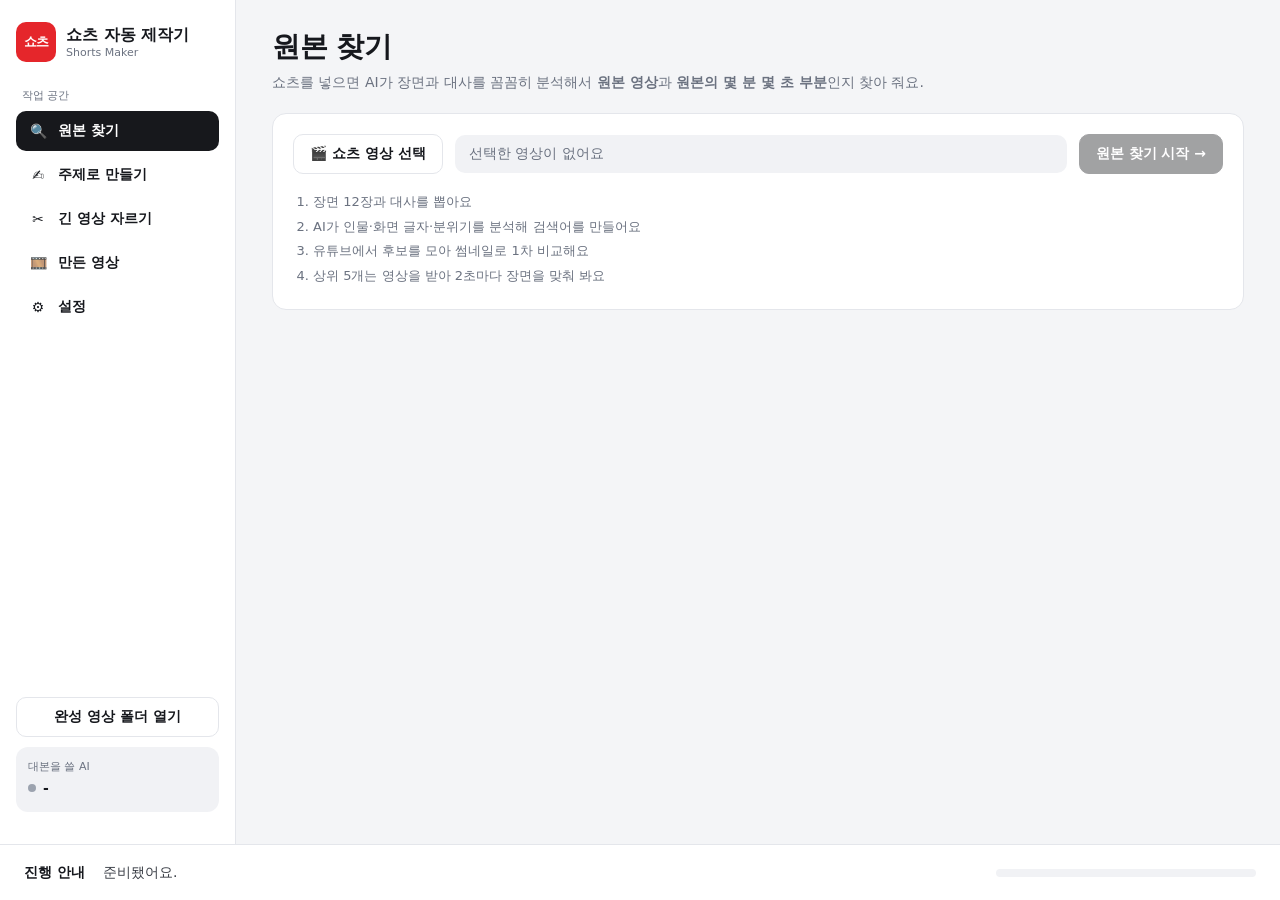
==== shorts-maker/ui/index.html @ 40d1739f "프로그램 창으로 전환 + 원본 찾기 기능 추가 (v0.3.0) - 인터넷 창(Gradio) 대신 pywebview로 프로그램 자체 창을 띄움, 검은 창 없음 - 왼쪽 메뉴/카드/아" ====
<!doctype html>
<html lang="ko">
<head>
  <meta charset="utf-8">
  <meta name="viewport" content="width=device-width, initial-scale=1">
  <title>쇼츠 자동 제작기</title>
  <link rel="stylesheet" href="style.css">
</head>
<body>
<div class="app">
  <!-- 왼쪽 메뉴 -->
  <aside class="sidebar">
    <div class="brand">
      <div class="logo">쇼츠</div>
      <div>
        <div class="brand-name">쇼츠 자동 제작기</div>
        <div class="brand-sub">Shorts Maker</div>
      </div>
    </div>

    <div class="nav-label">작업 공간</div>
    <nav class="nav">
      <button class="nav-item active" data-page="find"><span class="ico">🔍</span>원본 찾기</button>
      <button class="nav-item" data-page="topic"><span class="ico">✍️</span>주제로 만들기</button>
      <button class="nav-item" data-page="clips"><span class="ico">✂️</span>긴 영상 자르기</button>
      <button class="nav-item" data-page="library"><span class="ico">🎞️</span>만든 영상</button>
      <button class="nav-item" data-page="settings"><span class="ico">⚙️</span>설정</button>
    </nav>

    <div class="side-bottom">
      <button class="btn side-btn" id="btnOpenOutput">완성 영상 폴더 열기</button>
      <div class="side-card">
        <div class="side-card-label">대본을 쓸 AI</div>
        <div class="ai-pill" id="aiPill"><span class="dot"></span><span id="aiName">-</span></div>
        <div class="side-card-msg" id="aiMsg"></div>
      </div>
      <div class="version" id="version"></div>
    </div>
  </aside>

  <!-- 오른쪽 내용 -->
  <main class="main">
    <!-- 🔍 원본 찾기 -->
    <section class="page active" id="page-find">
      <header class="page-head">
        <div>
          <h1>원본 찾기</h1>
          <p>쇼츠를 넣으면 AI가 장면과 대사를 꼼꼼히 분석해서 <b>원본 영상</b>과 <b>원본의 몇 분 몇 초 부분</b>인지 찾아 줘요.</p>
        </div>
      </header>

      <div class="card">
        <div class="pick-row">
          <button class="btn" id="findPick">🎬 쇼츠 영상 선택</button>
          <div class="pick-name" id="findFile">선택한 영상이 없어요</div>
          <button class="btn primary" id="findStart" disabled>원본 찾기 시작 →</button>
        </div>
        <ol class="steps">
          <li>장면 12장과 대사를 뽑아요</li>
          <li>AI가 인물·화면 글자·분위기를 분석해 검색어를 만들어요</li>
          <li>유튜브에서 후보를 모아 썸네일로 1차 비교해요</li>
          <li>상위 5개는 영상을 받아 2초마다 장면을 맞춰 봐요</li>
        </ol>
      </div>

      <div id="findResult" class="hidden">
        <div class="card">
          <div class="card-title">AI 분석 결과</div>
          <p class="summary" id="anaSummary"></p>
          <div class="kv" id="anaKv"></div>
          <div class="chips" id="anaQueries"></div>
        </div>
        <div class="section-title">원본 후보 <span class="muted" id="candCount"></span></div>
        <div class="cand-list" id="candList"></div>
        <p class="notice">⚠️ 다른 사람의 영상을 다시 올리면 저작권 문제가 생길 수 있어요. 원본 채널의 허락을 받았거나 사용이 허용된 영상만 쓰세요.</p>
      </div>
    </section>

    <!-- ✍️ 주제로 만들기 -->
    <section class="page" id="page-topic">
      <header class="page-head">
        <div>
          <h1>주제로 만들기</h1>
          <p>주제를 적으면 AI가 대본을 쓰고, 목소리·배경·자막을 붙여 쇼츠를 완성해요.</p>
        </div>
      </header>
      <div class="card">
        <label class="field">
          <span>① 주제</span>
          <input id="topicInput" placeholder="예: 고양이가 상자를 좋아하는 이유">
        </label>
        <div class="row">
          <label class="field small">
            <span>영상 길이</span>
            <select id="topicSeconds">
              <option value="30">30초</option>
              <option value="45" selected>45초</option>
              <option value="60">60초</option>
            </select>
          </label>
          <button class="btn primary" id="topicScriptBtn">② 대본 만들기</button>
        </div>
      </div>
      <div class="card">
        <label class="field">
          <span>제목 (화면 위에 나와요, 고쳐도 돼요)</span>
          <input id="topicTitle">
        </label>
        <label class="field">
          <span>대본 (한 줄 = 한 장면, 마음대로 고쳐도 돼요)</span>
          <textarea id="topicScript" rows="8"></textarea>
        </label>
        <button class="btn primary" id="topicMakeBtn">③ 영상 만들기</button>
      </div>
      <div id="topicResult"></div>
    </section>

    <!-- ✂️ 긴 영상 자르기 -->
    <section class="page" id="page-clips">
      <header class="page-head">
        <div>
          <h1>긴 영상 자르기</h1>
          <p>긴 영상을 넣으면 AI가 재밌는 부분을 골라 세로 쇼츠 여러 개로 만들어요.</p>
        </div>
      </header>
      <div class="card">
        <div class="pick-row">
          <button class="btn" id="clipsPick">🎬 긴 영상 선택</button>
          <div class="pick-name" id="clipsFile">선택한 영상이 없어요</div>
        </div>
        <div class="row">
          <label class="field small">
            <span>몇 개 만들까요?</span>
            <select id="clipsCount">
              <option>1</option><option>2</option><option selected>3</option><option>4</option><option>5</option>
            </select>
          </label>
          <button class="btn primary" id="clipsStart" disabled>쇼츠 만들기 →</button>
        </div>
        <p class="hint">1시간짜리 영상이면 10~20분쯤 걸려요. 처음 한 번은 음성 인식 AI를 내려받느라 더 걸려요.</p>
      </div>
      <div id="clipsResult"></div>
    </section>

    <!-- 🎞️ 만든 영상 -->
    <section class="page" id="page-library">
      <header class="page-head">
        <div>
          <h1>만든 영상</h1>
          <p>완성 영상 폴더에 있는 영상이에요. 누르면 기본 동영상 플레이어로 열려요.</p>
        </div>
        <button class="btn" id="libRefresh">↻ 새로고침</button>
      </header>
      <div class="lib-list" id="libList"></div>
    </section>

    <!-- ⚙️ 설정 -->
    <section class="page" id="page-settings">
      <header class="page-head">
        <div>
          <h1>설정</h1>
          <p>바꾼 뒤에는 맨 아래 <b>설정 저장</b>을 눌러 주세요.</p>
        </div>
      </header>

      <div class="card">
        <div class="card-title">대본을 쓸 AI</div>
        <div class="provider-grid" id="providerGrid"></div>
      </div>

      <div class="card">
        <div class="card-title">AI 키와 모델</div>
        <details>
          <summary>🏠 내 컴퓨터 AI (무료)</summary>
          <label class="field"><span>모델 이름 (Ollama)</span><input data-key="ollama_model"></label>
        </details>
        <details>
          <summary>💳 Claude</summary>
          <p class="hint">console.anthropic.com 에서 가입 → API Keys → Create Key</p>
          <label class="field"><span>Claude 키</span><input type="password" data-key="claude_key"></label>
          <label class="field"><span>모델 이름</span><input data-key="claude_model"></label>
        </details>
        <details>
          <summary>💳 ChatGPT</summary>
          <p class="hint">platform.openai.com/api-keys 에서 가입 → Create new secret key</p>
          <label class="field"><span>ChatGPT 키</span><input type="password" data-key="openai_key"></label>
          <label class="field"><span>모델 이름</span><input data-key="openai_model"></label>
        </details>
        <details>
          <summary>💳 Gemini</summary>
          <p class="hint">aistudio.google.com/apikey 에서 구글 계정으로 로그인 → Create API key</p>
          <label class="field"><span>Gemini 키</span><input type="password" data-key="gemini_key"></label>
          <label class="field"><span>모델 이름</span><input data-key="gemini_model"></label>
        </details>
      </div>

      <div class="card">
        <div class="card-title">목소리와 배경</div>
        <div class="row">
          <label class="field"><span>목소리</span><select data-key="voice" id="voiceSelect"></select></label>
          <label class="field small"><span>말하는 속도</span><input data-key="voice_rate" placeholder="+10%"></label>
        </div>
        <label class="field">
          <span>Pexels 키 (없으면 단색 배경, pexels.com/api 에서 무료 발급)</span>
          <input type="password" data-key="pexels_key">
        </label>
      </div>

      <div class="card">
        <div class="card-title">저장 위치</div>
        <div class="row">
          <label class="field"><span>완성 영상 폴더</span><input data-key="output_dir"></label>
          <button class="btn" id="pickOutput">폴더 고르기</button>
        </div>
      </div>

      <button class="btn primary wide" id="saveSettings">💾 설정 저장</button>
    </section>
  </main>
</div>

<!-- 아래 진행 안내 -->
<footer class="statusbar">
  <div class="status-label">진행 안내</div>
  <div class="status-msg" id="statusMsg">준비됐어요.</div>
  <div class="progress"><div class="progress-bar" id="progressBar"></div></div>
</footer>

<div class="toast hidden" id="toast"></div>

<script src="app.js"></script>
</body>
</html>
---- shorts-maker/ui/style.css ----
:root {
  --bg: #f4f5f7;
  --panel: #ffffff;
  --line: #e4e6eb;
  --text: #16181d;
  --muted: #6b7280;
  --soft: #f1f2f5;
  --accent: #e5262b;
  --dark: #17181c;
  --good: #14905a;
  --warn: #c27c0e;
  --bad: #9ca3af;
  --radius: 14px;
}

* { box-sizing: border-box; margin: 0; padding: 0; }
html, body { height: 100%; }
body {
  font-family: "Pretendard", "Malgun Gothic", "Apple SD Gothic Neo", "Noto Sans KR", system-ui, sans-serif;
  background: var(--bg);
  color: var(--text);
  font-size: 14px;
  overflow: hidden;
}
button, input, select, textarea { font: inherit; color: inherit; }
.hidden { display: none !important; }
.muted { color: var(--muted); font-weight: 400; }

.app { display: flex; height: calc(100vh - 56px); }

/* ---------- 왼쪽 메뉴 ---------- */
.sidebar {
  width: 236px; flex-shrink: 0;
  background: var(--panel); border-right: 1px solid var(--line);
  display: flex; flex-direction: column; padding: 22px 16px;
}
.brand { display: flex; align-items: center; gap: 10px; margin-bottom: 26px; }
.logo {
  width: 40px; height: 40px; border-radius: 10px; background: var(--accent); color: #fff;
  display: grid; place-items: center; font-weight: 800; font-size: 13px; letter-spacing: -0.5px;
}
.brand-name { font-weight: 800; font-size: 16px; }
.brand-sub { color: var(--muted); font-size: 11px; }
.nav-label { color: var(--muted); font-size: 11px; margin: 0 6px 8px; }
.nav { display: flex; flex-direction: column; gap: 4px; }
.nav-item {
  display: flex; align-items: center; gap: 10px; text-align: left;
  padding: 11px 12px; border: 0; border-radius: 10px; background: none; cursor: pointer; font-weight: 600;
}
.nav-item:hover { background: var(--soft); }
.nav-item.active { background: var(--dark); color: #fff; }
.ico { width: 20px; text-align: center; }
.side-bottom { margin-top: auto; display: flex; flex-direction: column; gap: 10px; }
.side-btn { width: 100%; }
.side-card { background: var(--soft); border-radius: 12px; padding: 12px; }
.side-card-label { color: var(--muted); font-size: 11px; margin-bottom: 6px; }
.ai-pill { display: flex; align-items: center; gap: 7px; font-weight: 700; }
.dot { width: 8px; height: 8px; border-radius: 50%; background: var(--bad); flex-shrink: 0; }
.ai-pill.ok .dot { background: var(--good); }
.ai-pill.no .dot { background: var(--accent); }
.side-card-msg { color: var(--muted); font-size: 11px; margin-top: 4px; line-height: 1.4; }
.version { color: var(--muted); font-size: 11px; padding-left: 4px; }

/* ---------- 내용 ---------- */
.main { flex: 1; overflow-y: auto; padding: 28px 36px 40px; }
.page { display: none; max-width: 980px; }
.page.active { display: block; }
.page-head { display: flex; justify-content: space-between; align-items: flex-start; gap: 16px; margin-bottom: 20px; }
.page-head h1 { font-size: 28px; font-weight: 800; letter-spacing: -0.5px; margin-bottom: 6px; }
.page-head p { color: var(--muted); line-height: 1.5; }

.card {
  background: var(--panel); border: 1px solid var(--line); border-radius: var(--radius);
  padding: 20px; margin-bottom: 16px;
}
.card-title { font-weight: 800; font-size: 15px; margin-bottom: 12px; }
.section-title { font-weight: 800; font-size: 17px; margin: 24px 0 12px; }

.btn {
  border: 1px solid var(--line); background: var(--panel); border-radius: 10px;
  padding: 10px 16px; font-weight: 700; cursor: pointer; white-space: nowrap;
}
.btn:hover { background: var(--soft); }
.btn.primary { background: var(--dark); border-color: var(--dark); color: #fff; }
.btn.primary:hover { background: #33353b; }
.btn:disabled { opacity: 0.4; cursor: default; }
.btn.small { padding: 7px 11px; font-size: 13px; }
.btn.wide { width: 100%; padding: 14px; font-size: 15px; }

.pick-row { display: flex; align-items: center; gap: 12px; }
.pick-name {
  flex: 1; min-width: 0; padding: 10px 14px; background: var(--soft); border-radius: 10px;
  color: var(--muted); overflow: hidden; text-overflow: ellipsis; white-space: nowrap;
}
.pick-name.has { color: var(--text); font-weight: 600; }
.steps { margin: 16px 0 0 20px; color: var(--muted); line-height: 1.9; font-size: 13px; }

.row { display: flex; gap: 12px; align-items: flex-end; margin-bottom: 14px; }
.card > .row:last-child { margin-bottom: 0; }
.row .field { flex: 1; }
.row .field.small { flex: 0 0 160px; }
.field { display: flex; flex-direction: column; gap: 6px; margin-bottom: 14px; }
.row .field, .row .btn { margin-bottom: 0; }
.field span { font-size: 13px; font-weight: 700; color: #3b3f47; }
.field input, .field select, .field textarea {
  border: 1px solid var(--line); border-radius: 10px; padding: 10px 12px; background: #fff; outline: none;
}
.field input:focus, .field select:focus, .field textarea:focus { border-color: var(--dark); }
.field textarea { resize: vertical; line-height: 1.6; }
.hint { color: var(--muted); font-size: 12px; margin: 10px 0 0; line-height: 1.5; }

details { border-top: 1px solid var(--line); padding: 12px 0; }
details:first-of-type { border-top: 0; }
summary { cursor: pointer; font-weight: 700; }
details[open] summary { margin-bottom: 12px; }
details .hint { margin: 0 0 10px; }

/* AI 고르기 카드 */
.provider-grid { display: grid; grid-template-columns: repeat(4, 1fr); gap: 10px; }
.provider {
  border: 1.5px solid var(--line); border-radius: 12px; padding: 14px; background: #fff;
  cursor: pointer; text-align: left; font-weight: 700; line-height: 1.4;
}
.provider small { display: block; color: var(--muted); font-weight: 500; margin-top: 4px; }
.provider.active { border-color: var(--dark); box-shadow: 0 0 0 1px var(--dark) inset; }

/* 분석 결과 */
.summary { line-height: 1.6; margin-bottom: 12px; }
.kv { display: grid; grid-template-columns: 110px 1fr; gap: 6px 12px; font-size: 13px; margin-bottom: 12px; }
.kv dt { color: var(--muted); }
.chips { display: flex; flex-wrap: wrap; gap: 6px; }
.chip { background: var(--soft); border-radius: 999px; padding: 5px 11px; font-size: 12px; }

/* 원본 후보 */
.cand-list { display: flex; flex-direction: column; gap: 10px; }
.cand {
  display: flex; gap: 14px; background: var(--panel); border: 1px solid var(--line);
  border-radius: var(--radius); padding: 12px;
}
.cand.top { border-color: var(--good); box-shadow: 0 0 0 1px var(--good) inset; }
.thumb {
  width: 176px; height: 99px; border-radius: 9px; object-fit: cover; background: var(--soft); flex-shrink: 0;
}
.cand-body { flex: 1; min-width: 0; display: flex; flex-direction: column; gap: 5px; }
.cand-title { font-weight: 800; overflow: hidden; text-overflow: ellipsis; white-space: nowrap; }
.cand-meta { color: var(--muted); font-size: 12px; }
.cand-pos { font-size: 13px; font-weight: 700; color: var(--good); }
.cand-note { font-size: 12px; color: var(--muted); }
.cand-actions { display: flex; gap: 6px; margin-top: auto; flex-wrap: wrap; }
.score {
  flex-shrink: 0; width: 84px; text-align: center; border-radius: 10px; padding: 10px 6px; align-self: flex-start;
  background: var(--soft);
}
.score b { display: block; font-size: 22px; }
.score span { font-size: 11px; color: var(--muted); }
.score.high { background: #e3f5ec; color: var(--good); }
.score.mid { background: #fdf3e1; color: var(--warn); }
.notice { color: var(--muted); font-size: 12px; margin-top: 14px; line-height: 1.5; }

/* 결과 / 만든 영상 */
.result {
  display: flex; align-items: center; gap: 12px; background: var(--panel); border: 1px solid var(--line);
  border-radius: var(--radius); padding: 14px 16px; margin-bottom: 10px;
}
.result-name { flex: 1; min-width: 0; font-weight: 700; overflow: hidden; text-overflow: ellipsis; white-space: nowrap; }
.result-meta { color: var(--muted); font-size: 12px; font-weight: 400; }
.tag { font-size: 11px; font-weight: 700; padding: 3px 8px; border-radius: 6px; background: var(--soft); }
.tag.src { background: #eaf1fe; color: #2557c7; }
.lib-list .empty, .empty { color: var(--muted); padding: 40px; text-align: center; }

/* 아래 진행 안내 */
.statusbar {
  position: fixed; left: 0; right: 0; bottom: 0; height: 56px;
  background: var(--panel); border-top: 1px solid var(--line);
  display: flex; align-items: center; gap: 18px; padding: 0 24px;
}
.status-label { font-weight: 800; flex-shrink: 0; }
.status-msg { flex: 1; min-width: 0; color: #3b3f47; overflow: hidden; text-overflow: ellipsis; white-space: nowrap; }
.statusbar.error .status-msg { color: var(--accent); font-weight: 700; }
.progress { width: 260px; height: 8px; background: var(--soft); border-radius: 999px; overflow: hidden; flex-shrink: 0; }
.progress-bar { height: 100%; width: 0; background: var(--dark); transition: width 0.3s; }

.toast {
  position: fixed; left: 50%; bottom: 76px; transform: translateX(-50%);
  background: var(--dark); color: #fff; padding: 11px 18px; border-radius: 10px; font-weight: 600;
  max-width: 70vw; box-shadow: 0 6px 24px rgba(0, 0, 0, 0.18);
}
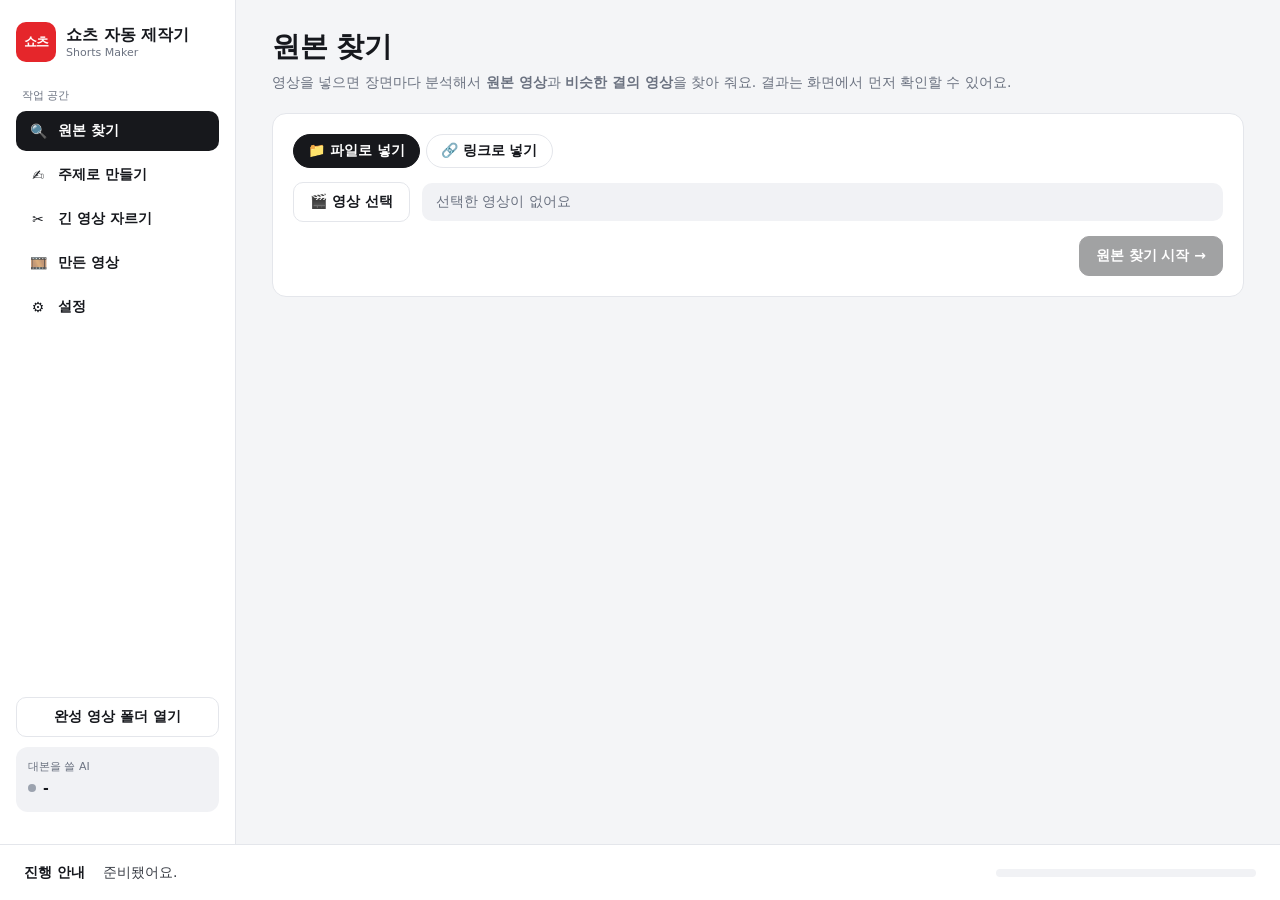
==== commit 7a80b27a: "원본 찾기 개선: 링크 입력, 장면별 확인, 나란히 비교, 비슷한 결의 영상 (v0.4.0) - 파일 또는 링크(유튜브/틱톡/인스타 등)로 영상 넣기 - 장면이 바뀌는 곳마다 나눠" ====
--- a/shorts-maker/ui/index.html
+++ b/shorts-maker/ui/index.html
@@ -45,33 +45,57 @@
       <header class="page-head">
         <div>
           <h1>원본 찾기</h1>
-          <p>쇼츠를 넣으면 AI가 장면과 대사를 꼼꼼히 분석해서 <b>원본 영상</b>과 <b>원본의 몇 분 몇 초 부분</b>인지 찾아 줘요.</p>
-        </div>
-      </header>
-
-      <div class="card">
-        <div class="pick-row">
-          <button class="btn" id="findPick">🎬 쇼츠 영상 선택</button>
+          <p>영상을 넣으면 장면마다 분석해서 <b>원본 영상</b>과 <b>비슷한 결의 영상</b>을 찾아 줘요. 결과는 화면에서 먼저 확인할 수 있어요.</p>
+        </div>
+      </header>
+
+      <div class="card">
+        <div class="input-tabs">
+          <button class="input-tab active" data-input="file">📁 파일로 넣기</button>
+          <button class="input-tab" data-input="link">🔗 링크로 넣기</button>
+        </div>
+        <div class="pick-row" id="inputFile">
+          <button class="btn" id="findPick">🎬 영상 선택</button>
           <div class="pick-name" id="findFile">선택한 영상이 없어요</div>
+        </div>
+        <div class="pick-row hidden" id="inputLink">
+          <input class="link-input" id="findLink" placeholder="유튜브·틱톡·인스타 영상 주소를 붙여 넣으세요 (예: https://www.youtube.com/shorts/...)">
+        </div>
+        <div class="start-row">
+          <span class="hint" id="webHint"></span>
           <button class="btn primary" id="findStart" disabled>원본 찾기 시작 →</button>
         </div>
-        <ol class="steps">
-          <li>장면 12장과 대사를 뽑아요</li>
-          <li>AI가 인물·화면 글자·분위기를 분석해 검색어를 만들어요</li>
-          <li>유튜브에서 후보를 모아 썸네일로 1차 비교해요</li>
-          <li>상위 5개는 영상을 받아 2초마다 장면을 맞춰 봐요</li>
-        </ol>
       </div>
 
       <div id="findResult" class="hidden">
         <div class="card">
-          <div class="card-title">AI 분석 결과</div>
+          <div class="card-title">AI 분석 결과 <span class="muted" id="anaInput"></span></div>
           <p class="summary" id="anaSummary"></p>
-          <div class="kv" id="anaKv"></div>
+          <dl class="kv" id="anaKv"></dl>
           <div class="chips" id="anaQueries"></div>
         </div>
-        <div class="section-title">원본 후보 <span class="muted" id="candCount"></span></div>
-        <div class="cand-list" id="candList"></div>
+
+        <div class="tabs">
+          <button class="tab active" data-tab="scenes">🎞️ 장면별 확인 <span id="cntScenes"></span></button>
+          <button class="tab" data-tab="cands">🎯 원본 후보 <span id="cntCands"></span></button>
+          <button class="tab" data-tab="similar">✨ 비슷한 결의 영상 <span id="cntSimilar"></span></button>
+        </div>
+
+        <div class="tab-body" id="tab-scenes">
+          <p class="hint top">장면 사진 아래 <b>구글 렌즈</b>를 누르면 사진이 복사되고 구글 이미지 검색이 열려요. 검색창에서 <b>Ctrl+V</b>만 누르세요.</p>
+          <div class="scene-grid" id="sceneGrid"></div>
+        </div>
+        <div class="tab-body hidden" id="tab-cands">
+          <div class="cand-list" id="candList"></div>
+        </div>
+        <div class="tab-body hidden" id="tab-similar">
+          <div class="card trend">
+            <div class="card-title">이 영상의 컨셉</div>
+            <p id="trendText"></p>
+            <div class="chips" id="trendLinks"></div>
+          </div>
+          <div class="similar-grid" id="similarGrid"></div>
+        </div>
         <p class="notice">⚠️ 다른 사람의 영상을 다시 올리면 저작권 문제가 생길 수 있어요. 원본 채널의 허락을 받았거나 사용이 허용된 영상만 쓰세요.</p>
       </div>
     </section>
@@ -207,6 +231,14 @@
       </div>
 
       <div class="card">
+        <div class="card-title">인터넷 전체 이미지 검색 (선택 · 유료)</div>
+        <p class="hint" style="margin:0 0 10px">키를 넣으면 원본 찾기 때 장면마다 인터넷 전체(틱톡·인스타 등)에서 같은 장면을 자동으로 찾아요.
+          키가 없어도 장면마다 <b>구글 렌즈</b> 버튼으로 무료로 찾을 수 있어요.
+          구글 클라우드(console.cloud.google.com)에서 Cloud Vision API를 켜고 API 키를 만드세요. 한 달 1,000장까지 무료, 그 뒤 1,000장에 약 5천 원이에요.</p>
+        <label class="field"><span>구글 Cloud Vision 키</span><input type="password" data-key="vision_key"></label>
+      </div>
+
+      <div class="card">
         <div class="card-title">저장 위치</div>
         <div class="row">
           <label class="field"><span>완성 영상 폴더</span><input data-key="output_dir"></label>
--- a/shorts-maker/ui/style.css
+++ b/shorts-maker/ui/style.css
@@ -185,3 +185,68 @@
   background: var(--dark); color: #fff; padding: 11px 18px; border-radius: 10px; font-weight: 600;
   max-width: 70vw; box-shadow: 0 6px 24px rgba(0, 0, 0, 0.18);
 }
+
+/* ---------- 원본 찾기: 넣기 ---------- */
+.input-tabs { display: flex; gap: 6px; margin-bottom: 14px; }
+.input-tab {
+  border: 1px solid var(--line); background: #fff; border-radius: 999px; padding: 7px 14px;
+  font-weight: 700; cursor: pointer;
+}
+.input-tab.active { background: var(--dark); border-color: var(--dark); color: #fff; }
+.link-input {
+  flex: 1; border: 1px solid var(--line); border-radius: 10px; padding: 11px 14px; outline: none; background: #fff;
+}
+.link-input:focus { border-color: var(--dark); }
+.start-row { display: flex; align-items: center; justify-content: space-between; gap: 12px; margin-top: 14px; }
+.start-row .hint { margin: 0; }
+
+/* ---------- 결과 탭 ---------- */
+.tabs { display: flex; gap: 6px; margin: 22px 0 14px; border-bottom: 1px solid var(--line); }
+.tab {
+  border: 0; background: none; padding: 10px 14px; font-weight: 700; cursor: pointer; color: var(--muted);
+  border-bottom: 2.5px solid transparent; margin-bottom: -1px;
+}
+.tab.active { color: var(--text); border-bottom-color: var(--dark); }
+.tab span { font-weight: 500; }
+.hint.top { margin: 0 0 12px; }
+
+/* 장면별 확인 */
+.scene-grid { display: grid; grid-template-columns: repeat(auto-fill, minmax(210px, 1fr)); gap: 12px; }
+.scene {
+  background: var(--panel); border: 1px solid var(--line); border-radius: var(--radius); overflow: hidden;
+  display: flex; flex-direction: column;
+}
+.scene img { width: 100%; height: 150px; object-fit: contain; background: #0f1012; }
+.scene-body { padding: 10px; display: flex; flex-direction: column; gap: 6px; flex: 1; }
+.scene-time { font-weight: 800; font-size: 13px; }
+.scene-found { font-size: 12px; color: var(--good); font-weight: 700; overflow: hidden; text-overflow: ellipsis; white-space: nowrap; }
+.scene-actions { display: flex; gap: 6px; margin-top: auto; }
+.scene-actions .btn { flex: 1; padding: 7px 6px; font-size: 12px; }
+.web-results { border-top: 1px dashed var(--line); padding-top: 6px; display: flex; flex-direction: column; gap: 4px; }
+.web-link {
+  font-size: 12px; text-align: left; border: 0; background: none; cursor: pointer; padding: 2px 0;
+  overflow: hidden; text-overflow: ellipsis; white-space: nowrap; color: #2557c7;
+}
+.web-link b { color: var(--text); margin-right: 4px; }
+.web-empty { font-size: 12px; color: var(--muted); }
+
+/* 원본 후보: 나란히 비교 */
+.proofs { display: flex; gap: 10px; flex-wrap: wrap; margin-top: 4px; }
+.proof { display: flex; gap: 3px; align-items: flex-end; background: var(--soft); border-radius: 8px; padding: 5px; }
+.proof figure { text-align: center; }
+.proof img { height: 70px; border-radius: 5px; display: block; background: #0f1012; }
+.proof figcaption { font-size: 10px; color: var(--muted); margin-top: 2px; }
+.cand-scenes { font-size: 12px; color: var(--muted); }
+
+/* 비슷한 결의 영상 */
+.trend p { line-height: 1.6; margin-bottom: 12px; }
+.chip.link { cursor: pointer; border: 1px solid var(--line); background: #fff; font-weight: 700; }
+.chip.link:hover { background: var(--soft); }
+.similar-grid { display: grid; grid-template-columns: repeat(auto-fill, minmax(220px, 1fr)); gap: 12px; }
+.sim { background: var(--panel); border: 1px solid var(--line); border-radius: var(--radius); overflow: hidden;
+  display: flex; flex-direction: column; }
+.sim img { width: 100%; aspect-ratio: 16 / 9; object-fit: cover; background: var(--soft); }
+.sim-body { padding: 10px; display: flex; flex-direction: column; gap: 5px; flex: 1; }
+.sim-title { font-weight: 700; font-size: 13px; line-height: 1.4; display: -webkit-box; -webkit-line-clamp: 2;
+  -webkit-box-orient: vertical; overflow: hidden; }
+.sim .scene-actions { margin-top: auto; }
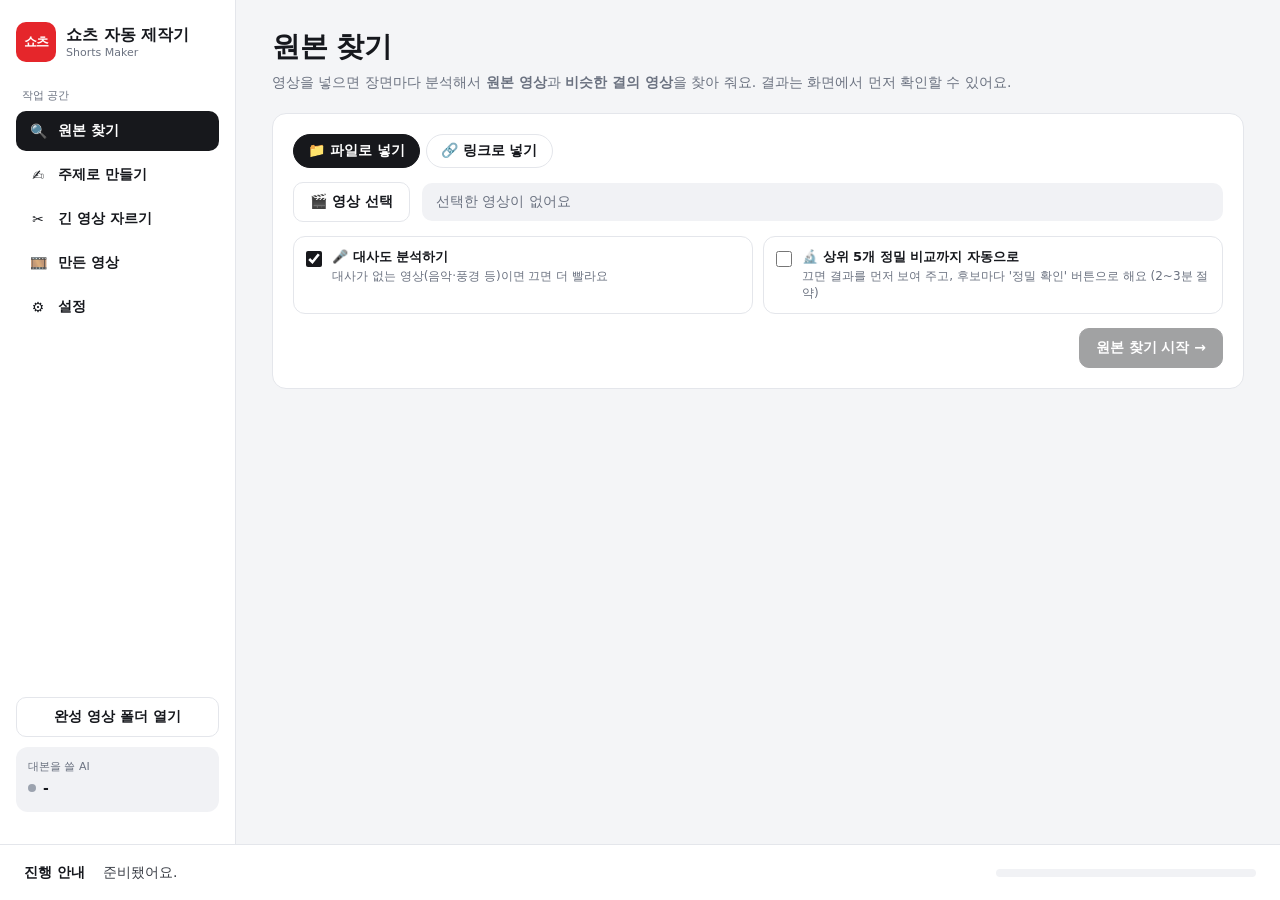
==== commit d03ab75a: "빠른 찾기, 후보별 정밀 확인, 경과 시간/단계 표시, 그만하기 버튼 (v0.5.0) - 기본은 빠른 찾기: 정밀 비교 없이 결과를 먼저 보여 주고, 후보마다 '정밀 확인' 버튼 " ====
--- a/shorts-maker/ui/index.html
+++ b/shorts-maker/ui/index.html
@@ -61,6 +61,12 @@
         <div class="pick-row hidden" id="inputLink">
           <input class="link-input" id="findLink" placeholder="유튜브·틱톡·인스타 영상 주소를 붙여 넣으세요 (예: https://www.youtube.com/shorts/...)">
         </div>
+        <div class="options">
+          <label class="option"><input type="checkbox" id="optSpeech" checked>
+            <span><b>🎤 대사도 분석하기</b><small>대사가 없는 영상(음악·풍경 등)이면 끄면 더 빨라요</small></span></label>
+          <label class="option"><input type="checkbox" id="optDeep">
+            <span><b>🔬 상위 5개 정밀 비교까지 자동으로</b><small>끄면 결과를 먼저 보여 주고, 후보마다 '정밀 확인' 버튼으로 해요 (2~3분 절약)</small></span></label>
+        </div>
         <div class="start-row">
           <span class="hint" id="webHint"></span>
           <button class="btn primary" id="findStart" disabled>원본 찾기 시작 →</button>
@@ -255,7 +261,9 @@
 <footer class="statusbar">
   <div class="status-label">진행 안내</div>
   <div class="status-msg" id="statusMsg">준비됐어요.</div>
+  <div class="status-time" id="statusTime"></div>
   <div class="progress"><div class="progress-bar" id="progressBar"></div></div>
+  <button class="btn small hidden" id="cancelBtn">■ 그만하기</button>
 </footer>
 
 <div class="toast hidden" id="toast"></div>
--- a/shorts-maker/ui/style.css
+++ b/shorts-maker/ui/style.css
@@ -250,3 +250,19 @@
 .sim-title { font-weight: 700; font-size: 13px; line-height: 1.4; display: -webkit-box; -webkit-line-clamp: 2;
   -webkit-box-orient: vertical; overflow: hidden; }
 .sim .scene-actions { margin-top: auto; }
+
+/* 원본 찾기 옵션 */
+.options { display: grid; grid-template-columns: 1fr 1fr; gap: 10px; margin-top: 14px; }
+.option {
+  display: flex; gap: 10px; align-items: flex-start; border: 1px solid var(--line); border-radius: 12px;
+  padding: 11px 12px; cursor: pointer; background: #fff;
+}
+.option input { margin-top: 3px; width: 16px; height: 16px; accent-color: var(--dark); flex-shrink: 0; }
+.option b { display: block; font-size: 13px; }
+.option small { display: block; color: var(--muted); font-size: 12px; margin-top: 2px; line-height: 1.4; }
+
+/* 진행 안내: 경과 시간, 그만하기 */
+.status-time { color: var(--muted); font-size: 13px; flex-shrink: 0; font-variant-numeric: tabular-nums; }
+#cancelBtn { flex-shrink: 0; color: var(--accent); border-color: #f3c3c4; }
+#cancelBtn:hover { background: #fdeeee; }
+.btn.verify { border-color: var(--dark); }
